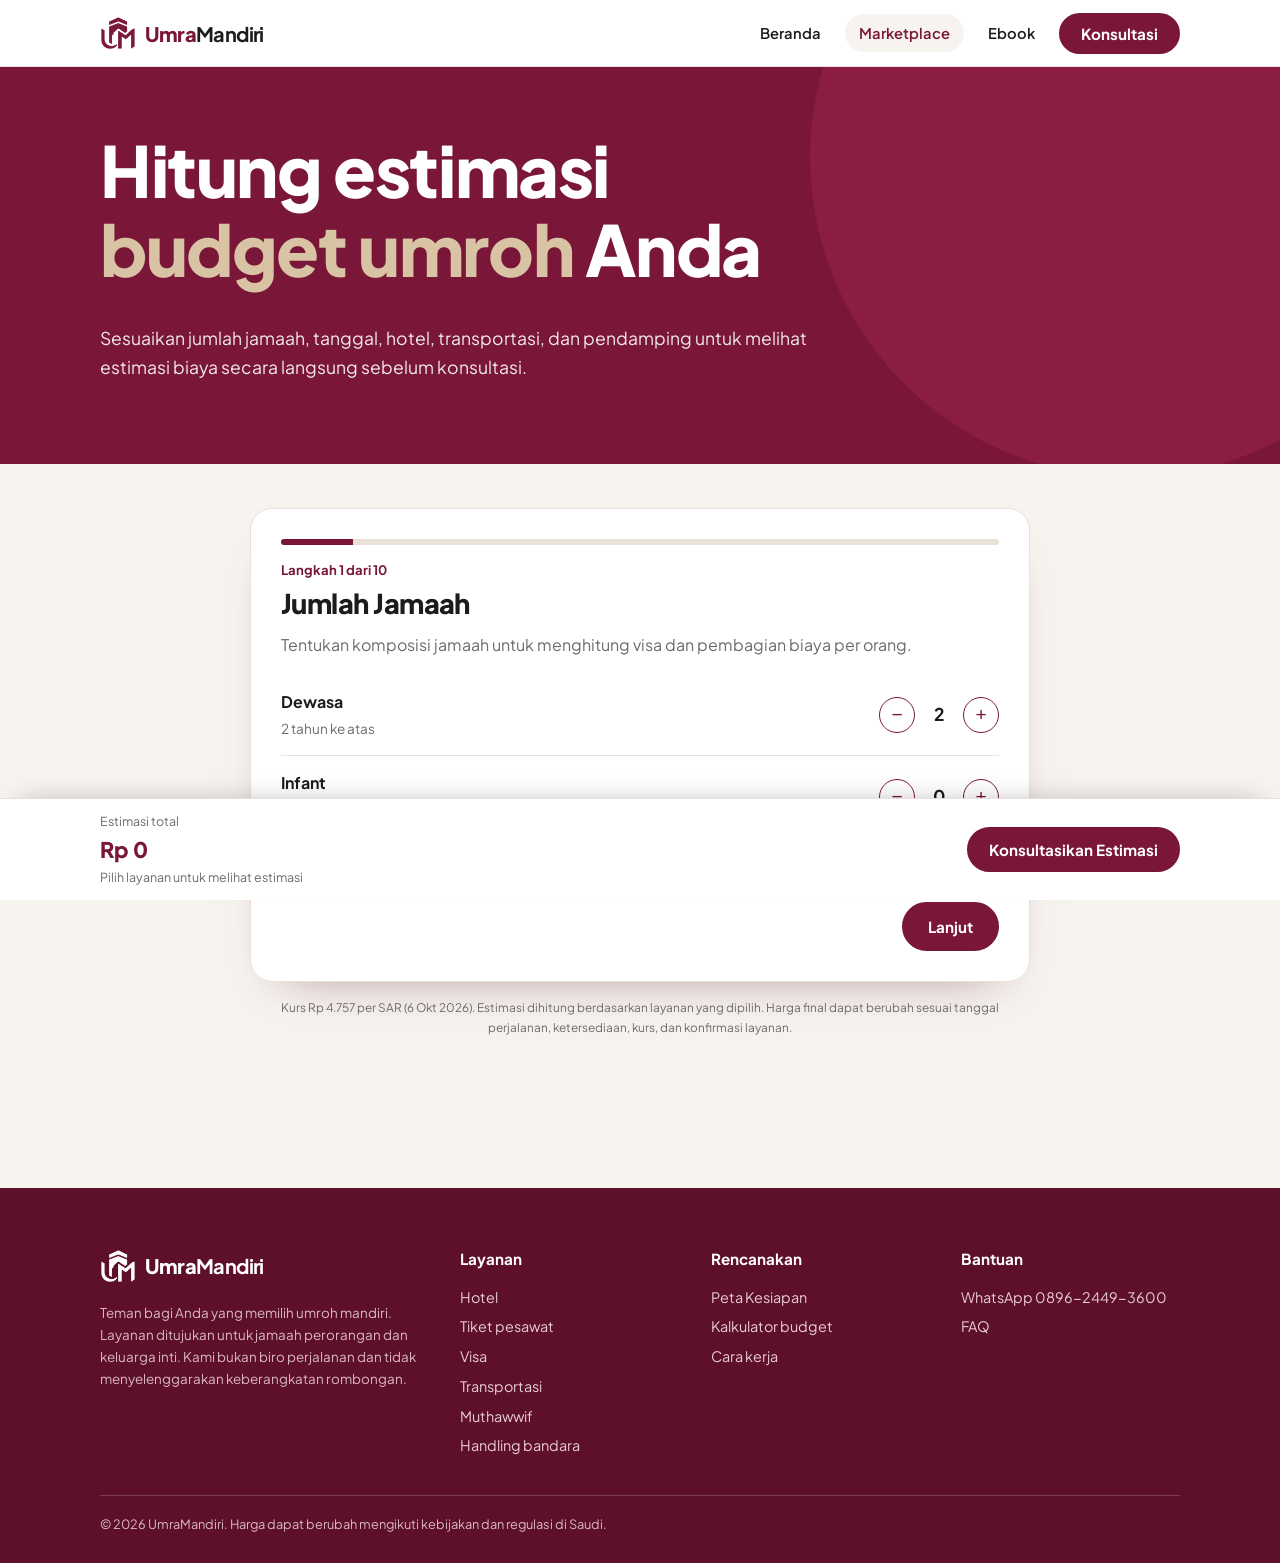
==== kalkulator.html @ 408f50a7 "Add files via upload" ====
<!DOCTYPE html>
<html lang="id">
<head>
<meta charset="utf-8">
<meta name="viewport" content="width=device-width, initial-scale=1, viewport-fit=cover">
<title>Kalkulator Budget Umroh | UmraMandiri</title>
<meta name="description" content="Hitung estimasi biaya umroh mandiri: visa, hotel Makkah dan Madinah, transportasi, tiket pesawat, dan muthawwif dalam satu kalkulator.">
<meta name="theme-color" content="#7A1738">
<meta property="og:title" content="UmraMandiri | Umroh mandiri bukan berarti sendirian">
<meta property="og:description" content="Peta Kesiapan, kalkulator biaya, marketplace layanan, dan pendampingan umroh mandiri.">
<meta property="og:type" content="website">
<link rel="icon" href="assets/favicon.png" type="image/png">
<link rel="apple-touch-icon" href="assets/apple-touch-icon.png">
<link rel="preconnect" href="https://fonts.googleapis.com">
<link rel="preconnect" href="https://fonts.gstatic.com" crossorigin>
<link href="https://fonts.googleapis.com/css2?family=Plus+Jakarta+Sans:wght@400;500;600;700;800&display=swap" rel="stylesheet">
<link rel="stylesheet" href="css/styles.css">
</head>
<body>
<header><div class="wrap">
<a class="logo" href="./"><img class="lg" src="assets/logo-mark-burgundy.png" alt=""><span>Umra<b>Mandiri</b></span></a>
<nav><a href="./">Beranda</a><a class="navm" href="marketplace.html">Marketplace</a><a href="ebook.html">Ebook</a><a class="btn" href="https://wa.me/6289624493600?text=Assalamualaikum%2C%20saya%20ingin%20konsultasi%20umroh%20mandiri">Konsultasi</a></nav>
</div></header>
<section class="hero-sec slim"><div class="wrap"><div style="position:relative;max-width:760px">
<h1>Hitung estimasi <span class="hl">budget umroh</span> Anda</h1>
<p>Sesuaikan jumlah jamaah, tanggal, hotel, transportasi, dan pendamping untuk melihat estimasi biaya secara langsung sebelum konsultasi.</p></div></div></section>

<section class="wzs"><div class="wrap"><div class="wz" id="wz">
<div class="prog"><i id="pg"></i></div><p class="stepno" id="sn"></p>
<div id="st"></div>
<div class="nav2"><button class="btn ghost" id="bk" type="button">Kembali</button><button class="btn" id="nx" type="button">Lanjut</button></div>
</div>
<p class="dnote"><span id="kurs"></span> Estimasi dihitung berdasarkan layanan yang dipilih. Harga final dapat berubah sesuai tanggal perjalanan, ketersediaan, kurs, dan konfirmasi layanan.</p></div></section>

<div class="dock"><div class="wrap"><div><small>Estimasi total</small><b id="dt1">Rp 0</b><small id="dt2"></small></div><a class="btn" id="dwa" href="#">Konsultasikan Estimasi</a></div></div>
<footer><div class="wrap">
<div class="fg">
<div><a class="logo" style="color:#fff" href="./"><img class="lg" src="assets/logo-mark-white.png" alt=""><span>Umra<b style="color:#fff">Mandiri</b></span></a>
<p style="margin-top:12px">Teman bagi Anda yang memilih umroh mandiri. Layanan ditujukan untuk jamaah perorangan dan keluarga inti. Kami bukan biro perjalanan dan tidak menyelenggarakan keberangkatan rombongan.</p></div>
<div><h4>Layanan</h4><a href="marketplace.html#hotel">Hotel</a><a href="marketplace.html#pesawat">Tiket pesawat</a><a href="marketplace.html#visa">Visa</a><a href="marketplace.html#transport">Transportasi</a><a href="marketplace.html#muthawwif">Muthawwif</a><a href="marketplace.html#handling">Handling bandara</a></div>
<div><h4>Rencanakan</h4><a href="./#peta">Peta Kesiapan</a><a href="kalkulator.html">Kalkulator budget</a><a href="./#fase">Cara kerja</a></div>
<div><h4>Bantuan</h4><a href="https://wa.me/6289624493600">WhatsApp 0896-2449-3600</a><a href="./#faq">FAQ</a></div>
</div>
<!-- Tambahkan NIB / legalitas usaha di sini setelah tersedia -->
<div class="fb">&copy; 2026 UmraMandiri. Harga dapat berubah mengikuti kebijakan dan regulasi di Saudi.</div>
</div></footer>
<script src="data/data.js"></script>
<script src="js/kalkulator.js"></script>
</body>
</html>
---- css/styles.css ----
:root{--p:#7A1738;--pd:#5E102B;--pl:#A52A52;--off:#F7F4F0;--ink:#1C1C1C;--mute:#6B6B6B;--sand:#D8C3A5;--line:#e9e2d9;color-scheme:light;box-sizing:border-box;padding-top:env(safe-area-inset-top,0px)}
*,*:before,*:after{box-sizing:inherit}
html{scroll-behavior:smooth;scroll-padding-top:76px}
body{margin:0;background:#fff;color:var(--ink);font:400 16px/1.65 "Plus Jakarta Sans",system-ui,sans-serif}
h1,h2,h3{margin:0 0 .5em;font-weight:800;line-height:1.12;letter-spacing:-.02em}
h1{font-size:clamp(2.4rem,6vw,4.4rem)}h2{font-size:clamp(1.7rem,3.6vw,2.6rem)}h3{font-size:1.08rem;letter-spacing:-.01em}
p{margin:0 0 1em;color:var(--mute)}a{color:inherit}
:focus-visible{outline:3px solid var(--pl);outline-offset:2px}
.wrap{max-width:1120px;margin:0 auto;padding:0 20px}
section{padding:84px 0}.off{background:var(--off)}
header{position:sticky;top:0;z-index:20;background:rgba(255,255,255,.92);backdrop-filter:blur(10px);border-bottom:1px solid var(--line)}
header .wrap{display:flex;align-items:center;justify-content:space-between;height:66px}
.logo{font-weight:800;font-size:1.25rem;text-decoration:none;color:var(--p);letter-spacing:-.03em}.logo b{color:var(--ink)}
nav{display:flex;gap:24px;align-items:center;font-size:.92rem;font-weight:600}
nav a{text-decoration:none;color:var(--ink)}nav a:hover{color:var(--p)}
nav a.navm{color:var(--p);background:var(--off);padding:7px 14px;border-radius:999px}
.btn{display:inline-block;background:var(--p);color:#fff;padding:13px 24px;border-radius:999px;text-decoration:none;font:700 .95rem "Plus Jakarta Sans",sans-serif;border:2px solid var(--p);cursor:pointer;transition:background .2s,transform .2s}
.btn:hover{background:var(--pd);border-color:var(--pd);transform:translateY(-1px)}
.btn.ghost{background:#fff;color:var(--p)}.btn.ghost:hover{background:var(--off)}
nav .btn{padding:9px 20px;color:#fff}nav .btn:hover{color:#fff}
.hero-sec{background:var(--p);color:#fff;padding:72px 0 124px;position:relative;overflow:hidden}
.hero-sec:before{content:"";position:absolute;width:640px;height:640px;border-radius:50%;background:var(--pl);opacity:.35;right:-170px;top:-230px}
.hero{display:grid;grid-template-columns:1.1fr .9fr;gap:52px;align-items:center;position:relative}
.hero p{color:rgba(255,255,255,.86);font-size:1.12rem;max-width:52ch}
.hl{color:var(--sand)}
.hero .btn{background:#fff;color:var(--p);border-color:#fff}.hero .btn:hover{background:var(--off)}
.hero .btn.ghost{background:transparent;color:#fff;border-color:rgba(255,255,255,.6)}.hero .btn.ghost:hover{background:rgba(255,255,255,.12)}
.hbtn{display:flex;gap:12px;flex-wrap:wrap;margin-top:28px}
.quiz{background:#fff;color:var(--ink);border-radius:22px;padding:30px;box-shadow:0 34px 60px -30px rgba(0,0,0,.55)}
.quiz small{color:var(--mute);font-weight:600}
.bar{height:5px;background:var(--line);border-radius:3px;margin:12px 0 22px}.bar i{display:block;height:100%;background:var(--p);border-radius:3px;transition:width .3s}
.q{font-weight:800;font-size:1.2rem;color:var(--ink);margin:0;line-height:1.35}
.opts{display:flex;gap:10px;flex-wrap:wrap;margin-top:20px}.opts .btn{flex:1;min-width:120px;text-align:center}
.quiz .btn{background:var(--p);color:#fff;border-color:var(--p)}.quiz .btn:hover{background:var(--pd)}
.quiz .btn.ghost{background:#fff;color:var(--p)}
section.tiles{padding:0 0 24px;margin-top:-64px;position:relative;z-index:2}
.tiles .wrap{display:grid;grid-template-columns:repeat(3,1fr);gap:16px}
.tile{background:#fff;border:1px solid var(--line);border-radius:18px;padding:24px;box-shadow:0 20px 44px -28px rgba(94,16,43,.55)}
.tile h3{color:var(--p);margin-bottom:.3em}.tile p{margin:0;font-size:.92rem}
.grid{display:grid;grid-template-columns:repeat(auto-fit,minmax(250px,1fr));gap:18px;margin-top:34px}
.svc{display:flex;flex-direction:column;background:#fff;border:1px solid var(--line);border-radius:18px;padding:24px;text-decoration:none;transition:transform .2s,box-shadow .2s,border-color .2s}
.svc:hover{transform:translateY(-4px);border-color:var(--p);box-shadow:0 24px 44px -28px rgba(94,16,43,.6)}
.svc p{font-size:.92rem;flex:1}.svc em{font-style:normal;font-weight:700;color:var(--p);font-size:.9rem}
.price{align-self:flex-start;background:var(--off);color:var(--pd);font-weight:700;font-size:.78rem;padding:4px 11px;border-radius:999px;margin-bottom:14px}
.calc{display:grid;grid-template-columns:1.1fr .9fr;gap:28px;margin-top:34px;align-items:start}
.f{display:grid;gap:14px;background:#fff;border:1px solid var(--line);border-radius:20px;padding:26px}
.two{display:grid;grid-template-columns:1fr 1fr;gap:14px}
label{font-size:.82rem;font-weight:600;color:var(--mute);display:grid;gap:5px}
input,select{font:inherit;color:var(--ink);padding:11px 12px;border:1.5px solid var(--line);border-radius:10px;background:#fff;width:100%}
input:focus,select:focus{outline:none;border-color:var(--p)}
.res{background:var(--p);color:#fff;border-radius:20px;padding:26px;position:sticky;top:92px}
.res table{width:100%;border-collapse:collapse;font-size:.88rem}
.res td{padding:8px 0;border-bottom:1px solid rgba(255,255,255,.18)}.res td:last-child{text-align:right;white-space:nowrap}
.tot{font-weight:800;font-size:2rem;margin:16px 0 2px;letter-spacing:-.02em}
.res small,.nt{color:rgba(255,255,255,.78)}.nt{font-size:.78rem;margin:12px 0 18px}
.cta{display:flex;gap:10px;flex-wrap:wrap}
.res .btn{background:#fff;color:var(--p);border-color:#fff}.res .btn.ghost{background:transparent;color:#fff;border-color:rgba(255,255,255,.6)}
.about{display:grid;grid-template-columns:1fr 1.2fr;gap:48px;align-items:start}
.cmpwrap{overflow-x:auto;background:#fff;border:1px solid var(--line);border-radius:18px;padding:8px 22px}
.cmp{width:100%;border-collapse:collapse;min-width:480px;font-size:.92rem}
.cmp th{text-align:left;padding:16px 14px 12px 0;color:var(--p);font-weight:800}
.cmp td{padding:14px 14px 14px 0;border-top:1px solid var(--line);color:var(--mute);vertical-align:top}
.cmp td:first-child{color:var(--ink);font-weight:700;width:20%}.cmp td:last-child{color:var(--pd);font-weight:600}
.steps{counter-reset:s;list-style:none;padding:0;margin:34px 0 0;display:grid;grid-template-columns:repeat(auto-fit,minmax(210px,1fr));gap:18px}
.steps li{counter-increment:s;background:#fff;border:1px solid var(--line);border-radius:18px;padding:24px}
.steps li:before{content:counter(s);display:flex;width:38px;height:38px;border-radius:50%;background:var(--p);color:#fff;align-items:center;justify-content:center;font-weight:800;margin-bottom:14px}
.steps p{margin:0;font-size:.92rem}
details{border-bottom:1px solid var(--line);padding:18px 0}
summary{cursor:pointer;font-weight:700;list-style:none}summary::-webkit-details-marker{display:none}
summary:after{content:"+";float:right;color:var(--p);font-size:1.4rem;line-height:1}details[open] summary:after{content:"\2013"}
details p{margin:10px 0 0}
.band{background:var(--p);color:#fff;text-align:center}.band p{color:rgba(255,255,255,.85);margin:0 auto 26px}
.band .btn{background:#fff;color:var(--p);border-color:#fff}.band .btn.ghost{background:transparent;color:#fff;border-color:rgba(255,255,255,.6)}
footer{background:var(--pd);color:#f1dfe5;padding:58px 0 28px}
.fg{display:grid;grid-template-columns:1.5fr 1fr 1fr 1fr;gap:32px}
footer h4{color:#fff;margin:0 0 12px;font-size:.95rem}
footer a{display:block;text-decoration:none;color:#e8cdd6;font-size:.9rem;padding:3px 0}footer a:hover{color:#fff}
footer p{color:#d9b8c4;font-size:.84rem;max-width:46ch}
.fb{border-top:1px solid rgba(255,255,255,.18);margin-top:34px;padding-top:18px;font-size:.8rem;color:#d9b8c4}
.fab{position:fixed;right:18px;bottom:calc(18px + env(safe-area-inset-bottom,0px));z-index:30;background:var(--p);color:#fff;padding:13px 22px;border-radius:999px;text-decoration:none;font-weight:700;font-size:.9rem;box-shadow:0 12px 30px -8px rgba(94,16,43,.65);transition:transform .2s,background .2s}
.fab:hover{transform:translateY(-2px);background:var(--pd)}
.rv{opacity:0;transform:translateY(14px);transition:opacity .6s,transform .6s}.rv.in{opacity:1;transform:none}
@media(max-width:860px){.hero,.calc,.about{grid-template-columns:1fr}.tiles .wrap{grid-template-columns:1fr}.fg{grid-template-columns:1fr 1fr}nav a:not(.btn):not(.navm){display:none}nav{gap:12px}section{padding:56px 0}.res{position:static}.hero-sec{padding:48px 0 104px}.two{grid-template-columns:1fr}.fab{padding:12px 16px}}
@media(prefers-reduced-motion:reduce){*{transition:none!important;scroll-behavior:auto!important}}

/* ===== Perbaikan kuis, bagian konsep, lead magnet ===== */
.hero .quiz p{color:var(--mute);font-size:1rem;max-width:none}
.hero .quiz p.q{color:var(--ink);font-size:1.2rem}
.dark{background:var(--pd);color:#fff}.dark p{color:rgba(255,255,255,.82)}
.promise{font-weight:800;font-size:clamp(1.7rem,4vw,3rem);line-height:1.15;max-width:22ch;letter-spacing:-.02em;margin-bottom:34px}
.dark .promise{color:#fff}
.dark .item{border-top:2px solid var(--sand);padding-top:16px}.dark h3{color:#fff}
#cara .steps li{background:var(--off);border-color:transparent}
.learn{display:grid;grid-template-columns:1.2fr 1fr;gap:18px;margin-top:34px}
.learn .lead{grid-row:span 2}
.card{background:#fff;border:1px solid var(--line);border-radius:20px;padding:28px}
.card .btn{align-self:flex-start}
.lead-form{display:grid;gap:12px;margin-top:6px}
.chk{display:flex;gap:10px;align-items:flex-start;font-weight:500;line-height:1.4}.chk input{width:auto;margin-top:3px}
.err{color:var(--pl);font-size:.85rem;margin:0;min-height:1.2em}
.more{display:inline-block;margin-top:14px;color:var(--p);font-weight:700;text-decoration:none;font-size:.9rem}
.slim{padding:64px 0}
.ul{margin:0 0 18px;padding-left:1.1em;color:var(--mute)}.ul li{margin:6px 0}
@media(max-width:860px){.learn{grid-template-columns:1fr}.learn .lead{grid-row:auto}}

/* ===== Kalkulator bertahap ===== */
.res p{color:rgba(255,255,255,.85)}
.wzs{padding:44px 0 150px;background:var(--off)}
.wz{max-width:780px;margin:0 auto;background:#fff;border:1px solid var(--line);border-radius:22px;padding:30px;box-shadow:0 24px 50px -34px rgba(94,16,43,.5)}
.prog{height:6px;background:var(--line);border-radius:4px;overflow:hidden}.prog i{display:block;height:100%;width:10%;background:var(--p);transition:width .3s}
.stepno{margin:14px 0 8px;font-size:.82rem;font-weight:700;color:var(--p)}
#st h2{font-size:1.7rem}
.row{display:flex;justify-content:space-between;align-items:center;gap:14px;padding:14px 0;border-bottom:1px solid var(--line)}
.row b{display:block}.row small{color:var(--mute);font-size:.85rem}
.stp{display:inline-flex;align-items:center;gap:12px}.stp b{min-width:24px;text-align:center;font-size:1.1rem}
.stp button{width:36px;height:36px;border-radius:50%;border:1.5px solid var(--p);background:#fff;color:var(--p);font-size:1.2rem;line-height:1;cursor:pointer}
.stp button:hover{background:var(--p);color:#fff}
.tl{margin:14px 0 0;font-size:.92rem}
.lb{display:grid;gap:8px;font-size:.82rem;font-weight:600;color:var(--mute)}
.chips{display:flex;gap:8px;flex-wrap:wrap;margin:16px 0 12px}
.chip{border:1.5px solid var(--line);background:#fff;color:var(--ink);padding:7px 14px;border-radius:999px;font:600 .85rem "Plus Jakarta Sans",sans-serif;cursor:pointer}
.chip.on{background:var(--p);border-color:var(--p);color:#fff}
input.q{margin-bottom:12px}
.hc{display:flex;justify-content:space-between;align-items:center;gap:14px;width:100%;text-align:left;background:#fff;border:1.5px solid var(--line);border-radius:14px;padding:14px 16px;margin-bottom:10px;font:inherit;color:inherit;cursor:pointer}
.hc:hover{border-color:var(--p)}.hc.on{border-color:var(--p);background:var(--off);box-shadow:inset 0 0 0 1px var(--p)}
.hc.dis{opacity:.55;cursor:default}.hc b{display:block}.hc i{font-style:normal;color:var(--pl);font-size:.85rem}
.hc .pr{text-align:right;font-weight:800;color:var(--p)}.hc small{display:block;font-weight:500;color:var(--mute);font-size:.78rem}
.nav2{display:flex;justify-content:space-between;margin-top:26px}
.sumtop{background:var(--p);color:#fff;border-radius:16px;padding:22px;margin:16px 0}
.sumtop small{color:rgba(255,255,255,.8)}.big{font-weight:800;font-size:2.2rem;letter-spacing:-.02em}
.sumt{width:100%;border-collapse:collapse;font-size:.92rem}.sumt td{padding:9px 0;border-bottom:1px solid var(--line)}.sumt td:last-child{text-align:right;font-weight:600}
.warn{color:var(--pl);font-size:.88rem;margin-top:12px}
.dock{position:fixed;left:0;right:0;bottom:0;z-index:40;background:#fff;border-top:1px solid var(--line);box-shadow:0 -12px 30px -20px rgba(0,0,0,.35);padding:12px 0 calc(12px + env(safe-area-inset-bottom,0px))}
.dock .wrap{display:flex;justify-content:space-between;align-items:center;gap:14px}
.dock small{display:block;color:var(--mute);font-size:.78rem}.dock b{font-size:1.35rem;font-weight:800;color:var(--p)}
.dock .btn{padding:11px 20px;white-space:nowrap}
.dnote{font-size:.74rem;color:var(--mute);max-width:780px;margin:16px auto 0;text-align:center}
@media(max-width:860px){.wz{padding:22px}.dock .btn{padding:10px 14px;font-size:.85rem}.fab{display:none}}

/* ===== PRATINJAU: hero, ngobrol, 3 fase, budget ===== */
.hero2{background:var(--p);color:#fff;position:relative;overflow:hidden;padding:70px 0 130px}
.h2g{display:grid;grid-template-columns:1.05fr .95fr;gap:40px;align-items:center;position:relative;z-index:2}
.pill{display:inline-flex;align-items:center;gap:8px;background:rgba(255,255,255,.14);color:#fff;font-weight:700;font-size:.82rem;padding:7px 14px;border-radius:999px;margin-bottom:20px}
.pill:before{content:"";width:8px;height:8px;border-radius:50%;background:var(--sand)}
.hero2 h1 em{font-style:italic;color:var(--sand)}
.hero2 p{color:rgba(255,255,255,.86);font-size:1.1rem;max-width:50ch}
.hero2 .btn{background:#fff;color:var(--p);border-color:#fff}.hero2 .btn.ghost{background:transparent;color:#fff;border-color:rgba(255,255,255,.6)}
.sky{position:absolute;left:0;right:0;bottom:-1px;width:100%;height:96px;z-index:1}
.stage{position:relative;display:flex;justify-content:center;padding:10px 0}
.stage:before{content:"";position:absolute;width:430px;height:430px;border-radius:50%;background:var(--pl);opacity:.38;top:50%;left:50%;transform:translate(-50%,-50%)}
.phone{position:relative;width:296px;background:#141414;border-radius:44px;padding:10px;box-shadow:0 44px 70px -30px rgba(0,0,0,.65)}
.screen{background:#efe9e3;border-radius:35px;overflow:hidden;min-height:500px;display:flex;flex-direction:column}
.ptop{background:var(--pd);color:#fff;padding:36px 16px 12px;display:flex;gap:10px;align-items:center}
.ptop b{display:block;font-size:.88rem}.ptop small{font-size:.68rem;opacity:.8}
.av{width:36px;height:36px;border-radius:50%;background:#fff;display:grid;place-items:center;flex:none}
.msgs{flex:1;padding:14px 12px;display:flex;flex-direction:column;gap:9px}
.m{max-width:86%;padding:8px 11px;border-radius:12px;font-size:.73rem;line-height:1.42;color:var(--ink);box-shadow:0 1px 2px rgba(0,0,0,.1);opacity:0;animation:pop .5s forwards}
.m.me{align-self:flex-end;background:#f2dae1;border-top-right-radius:3px}.m.us{align-self:flex-start;background:#fff;border-top-left-radius:3px}
.m time{display:block;text-align:right;font-size:.58rem;color:#8c8c8c;margin-top:3px}
@keyframes pop{from{opacity:0;transform:translateY(8px)}to{opacity:1;transform:none}}
.typing{align-self:flex-start;background:#fff;border-radius:12px;padding:9px 12px;display:flex;gap:4px;opacity:0;animation:pop .4s 6.2s forwards}
.typing i{width:6px;height:6px;border-radius:50%;background:#b3a8ad;animation:bl 1.2s infinite}.typing i:nth-child(2){animation-delay:.2s}.typing i:nth-child(3){animation-delay:.4s}
@keyframes bl{0%,60%,100%{opacity:.3}30%{opacity:1}}
.pin{margin:6px 10px 12px;background:#fff;border-radius:20px;padding:8px 8px 8px 14px;font-size:.7rem;color:#9a9a9a;display:flex;justify-content:space-between;align-items:center}
.pin span{width:26px;height:26px;border-radius:50%;background:var(--p)}
.fl{position:absolute;z-index:3;background:#fff;color:var(--ink);border-radius:14px;padding:10px 14px;font-weight:700;font-size:.8rem;box-shadow:0 18px 36px -18px rgba(0,0,0,.55);display:flex;gap:8px;align-items:center;animation:fy 5s ease-in-out infinite}
.fl:before{content:"";width:8px;height:8px;border-radius:50%;background:var(--p)}
.fl.a{left:-4px;top:70px}.fl.b{right:-10px;top:240px;animation-delay:1.2s}.fl.c{left:6px;bottom:60px;animation-delay:2.2s}
@keyframes fy{50%{transform:translateY(-8px)}}
.eyebrow{display:inline-block;background:var(--off);color:var(--p);font-weight:700;font-size:.82rem;padding:6px 14px;border-radius:999px;margin-bottom:14px}
.sech{text-align:center;max-width:720px;margin:0 auto 40px}.sech p{margin:0 auto}
.chat{max-width:760px;margin:0 auto;display:grid;gap:14px}
.cr{display:flex;gap:12px;align-items:flex-end}.cr.u{flex-direction:row-reverse}
.bub{max-width:76%;padding:13px 18px;border-radius:18px;font-size:.95rem;line-height:1.5}
.cr.c .bub{background:#fff;border:1px solid var(--line);color:var(--ink);border-bottom-left-radius:5px}
.cr.u .bub{background:var(--p);color:#fff;border-bottom-right-radius:5px}
.avs{width:42px;height:42px;border-radius:50%;flex:none;display:grid;place-items:center;overflow:hidden;box-shadow:0 6px 14px -6px rgba(0,0,0,.4)}
.tl3{position:relative;max-width:900px;margin:0 auto;display:grid;gap:24px}
.tl3:before{content:"";position:absolute;left:50%;top:10px;bottom:10px;width:2px;background:var(--line);transform:translateX(-50%)}
.phs{background:#fff;border:1px solid var(--line);border-radius:20px;overflow:hidden;box-shadow:0 26px 46px -34px rgba(94,16,43,.55);width:calc(50% - 30px);position:relative}
.phs:nth-child(even){margin-left:auto}
.phs:before{content:"";position:absolute;top:36px;right:-37px;width:14px;height:14px;border-radius:50%;background:var(--sand);border:3px solid #fff;box-shadow:0 0 0 1px var(--line)}
.phs:nth-child(even):before{right:auto;left:-37px}
.phh{padding:20px 22px;display:flex;gap:14px;align-items:flex-start;background:var(--p);color:#fff}.phh.lt{background:#fff;color:var(--ink);border-bottom:1px solid var(--line)}
.phn{font-weight:800;font-size:1.9rem;color:var(--sand);line-height:1}.phh.lt .phn{color:var(--p)}
.phh small{display:block;font-size:.72rem;font-weight:700;opacity:.8}.phh h3{margin:2px 0 0;font-size:1.02rem}
.ic{margin-left:auto;width:38px;height:38px;border-radius:50%;background:rgba(255,255,255,.16);display:grid;place-items:center;flex:none}.phh.lt .ic{background:var(--off)}
.phb{padding:18px 22px 22px}.phb p{font-size:.9rem}
.ck{display:grid;grid-template-columns:1fr 1fr;gap:8px}
.ck span{border:1px solid var(--line);background:var(--off);border-radius:10px;padding:8px 10px;font-size:.8rem;font-weight:600}
.ck span:before{content:"\2713";color:var(--p);margin-right:6px;font-weight:800}
.mini{margin-top:14px;border:1px solid var(--line);border-left:4px solid var(--p);border-radius:12px;padding:14px 16px;background:#fff}
.mini b{display:block}.mini small{color:var(--mute)}
.more{display:inline-block;margin-top:12px;color:var(--p);font-weight:700;text-decoration:none;font-size:.88rem}
.prin{margin-top:14px;border-left:4px solid var(--p);background:var(--off);padding:12px 14px;border-radius:0 10px 10px 0;font-weight:700;font-size:.9rem}
.bp{background:linear-gradient(135deg,var(--p),var(--pd));color:#fff;text-align:center}.bp p{color:rgba(255,255,255,.85)}
.tick{display:grid;grid-template-columns:1.6fr 1fr;max-width:880px;margin:38px auto 0;border-radius:22px;overflow:hidden;text-align:left;box-shadow:0 44px 70px -34px rgba(0,0,0,.6)}
.tw{background:#fff;color:var(--ink);padding:28px}.tw small{display:block;font-weight:800;color:var(--p);margin-bottom:14px}
.ck2{display:grid;grid-template-columns:1fr 1fr;gap:10px}.ck2 span{background:var(--off);border:1px solid var(--line);border-radius:10px;padding:10px 12px;font-size:.84rem;font-weight:600}
.ck2 span:before{content:"\2713";color:var(--p);margin-right:6px;font-weight:800}
.td{position:relative;background:#3a0a1b;padding:28px;display:flex;flex-direction:column;justify-content:center;border-left:2px dashed rgba(255,255,255,.28)}
.td:before{content:"";position:absolute;left:-14px;top:50%;width:26px;height:26px;border-radius:50%;background:var(--pd);transform:translateY(-50%)}
.td small{color:var(--sand);font-weight:700}.td h3{font-size:1.9rem;color:#fff;margin:6px 0 4px}.td p{font-size:.85rem;color:rgba(255,255,255,.75)}
.btn.sand{background:var(--sand);border-color:var(--sand);color:#3a0a1b}.btn.sand:hover{background:#fff;border-color:#fff}
.rv{opacity:0;transform:translateY(14px);transition:opacity .6s,transform .6s}.rv.in{opacity:1;transform:none}
@media(max-width:860px){.h2g{grid-template-columns:1fr}.hero2{padding:44px 0 110px}.stage{margin-top:14px}.fl.a{left:0}.fl.b{right:0}
.tl3:before{left:14px}.phs{width:calc(100% - 38px);margin-left:38px!important}.phs:before,.phs:nth-child(even):before{left:-33px;right:auto}.tick{grid-template-columns:1fr}.td{border-left:0;border-top:2px dashed rgba(255,255,255,.28)}.td:before{left:50%;top:-14px;transform:translateX(-50%)}.ck2,.ck{grid-template-columns:1fr}}
@media(prefers-reduced-motion:reduce){.m,.typing{animation:none;opacity:1}.fl{animation:none}}

/* ===== Logo, foto, kuis mandiri ===== */
.logo{display:inline-flex;align-items:center;gap:9px}.lg{height:34px;width:auto}
.av img{width:22px;height:auto}.avs img{width:26px;height:auto}
.qz{display:grid;grid-template-columns:1fr 1fr;gap:28px;align-items:stretch}
.qimg{background:linear-gradient(180deg,rgba(94,16,43,.25),rgba(94,16,43,.92)),url(../assets/img/kabah-tawaf.jpg) center/cover;border-radius:22px;min-height:400px;display:flex;align-items:flex-end;padding:32px;color:#fff}
.qimg h2{color:#fff}.qimg p{color:rgba(255,255,255,.88);margin:0}
.quiz{align-self:center;width:100%}
.bp{background:linear-gradient(135deg,rgba(122,23,56,.94),rgba(94,16,43,.97)),url(../assets/img/kabah-sudut.jpg) center/cover}
@media(max-width:860px){.qz{grid-template-columns:1fr}.qimg{min-height:260px}}

/* Teks di bawah judul hero halaman dalam (kalkulator, ebook) */
.hero-sec.slim p{color:rgba(255,255,255,.9);font-size:1.1rem;max-width:56ch}

/* Ponsel: tabel perbandingan menggulir ke samping tanpa melebarkan halaman */
body{overflow-x:clip}
.about>*,.qz>*,.calc>*,.learn>*,.h2g>*{min-width:0}
.cmpwrap{max-width:100%;overflow-x:auto;-webkit-overflow-scrolling:touch;scrollbar-width:thin}
.swipe{display:none;margin:10px 0 0;font-size:.8rem;font-weight:600;color:var(--p)}
@media(max-width:860px){.h2g,.about,.qz,.calc,.learn{grid-template-columns:minmax(0,1fr)}.swipe{display:block}.cmp{min-width:520px}}

/* Header ponsel: logo dan menu muat dalam satu baris */
@media(max-width:560px){
header .wrap{padding:0 14px}
.logo{font-size:1.05rem;gap:6px}.lg{height:28px}
nav{gap:8px}
nav a.navm{padding:6px 10px;font-size:.8rem}
nav .btn{padding:8px 14px;font-size:.82rem}
}
@media(max-width:380px){.logo{font-size:.98rem}nav a.navm{padding:6px 8px;font-size:.76rem}nav .btn{padding:7px 11px;font-size:.78rem}}

/* layar 340px ke bawah: tampilkan logo tanpa tulisan agar menu muat */
@media(max-width:340px){.logo span{display:none}}

/* Langkah transportasi kalkulator */
.trrow{display:grid;grid-template-columns:104px 1fr auto;gap:14px;align-items:center;padding:16px 0;border-bottom:1px solid var(--line)}
.trrow img{width:104px;height:68px;object-fit:contain;mix-blend-mode:multiply}
.trinfo{display:grid;gap:5px;min-width:0}.trinfo b{display:block}.trinfo small{color:var(--mute);font-size:.8rem}
.trinfo select{font-size:.84rem;padding:8px 10px}
@media(max-width:560px){.trrow{grid-template-columns:76px 1fr}.trrow img{width:76px;height:52px}.trrow .stp{grid-column:1/-1;justify-self:end}}
@media(max-width:560px){.dock b{font-size:1.15rem;white-space:nowrap}.dock small{font-size:.72rem}}

/* ===== Revisi beranda: positioning perencanaan umroh mandiri ===== */
.hero2 p.hsub{font-size:.98rem;color:var(--sand);font-weight:600;margin-top:-4px}
.hero2 h1{font-size:clamp(2.1rem,5vw,3.7rem)}

/* strip kredibilitas */
section.trust{padding:0;background:#fff;border-bottom:1px solid var(--line)}
.tgrid{display:grid;grid-template-columns:repeat(4,1fr)}
.tcell{padding:26px 22px;border-left:1px solid var(--line)}.tcell:first-child{border-left:0}
.tcell b{display:block;color:var(--p);font-size:1.12rem;font-weight:800;letter-spacing:-.01em;line-height:1.25}
.tcell span{display:block;margin-top:5px;font-size:.84rem;color:var(--mute);line-height:1.5}

/* masalah */
.pains{display:grid;grid-template-columns:repeat(4,1fr);gap:16px}
.pain{background:var(--off);border-radius:18px;padding:24px}
.pn{display:block;font-weight:800;font-size:1.6rem;color:var(--sand);line-height:1;margin-bottom:14px;-webkit-text-stroke:0}
.pain h3{color:var(--ink)}.pain p{margin:0;font-size:.9rem}
.turn{max-width:720px;margin:38px auto 0;text-align:center;font-size:1.12rem;color:var(--ink)}
.turn b{color:var(--p)}

/* layanan bertingkat */
.plans{display:grid;grid-template-columns:repeat(3,1fr);gap:20px;align-items:stretch}
.plan{position:relative;display:flex;flex-direction:column;background:#fff;border:1px solid var(--line);border-radius:22px;padding:30px 26px}
.plan.main{border:2px solid var(--p);box-shadow:0 34px 60px -34px rgba(94,16,43,.65);transform:translateY(-10px)}
.plan.main.rv.in{transform:translateY(-10px)}
.tag{align-self:flex-start;background:var(--off);color:var(--pd);font-weight:700;font-size:.76rem;padding:5px 12px;border-radius:999px;margin-bottom:16px}
.plan.main .tag{background:var(--p);color:#fff}
.plan h3{font-size:1.45rem;margin-bottom:.3em}
.plan .pd{font-size:.94rem;min-height:3.1em}
.pp{padding:14px 0;margin:4px 0 14px;border-top:1px solid var(--line);border-bottom:1px solid var(--line)}
.pp small{display:block;color:var(--mute);font-size:.76rem;font-weight:600}
.pp b{display:block;font-size:1.6rem;font-weight:800;color:var(--p);letter-spacing:-.02em;line-height:1.2}
.pl{list-style:none;margin:0 0 24px;padding:0;flex:1;display:grid;gap:10px;align-content:start}
.pl li{position:relative;padding-left:26px;font-size:.9rem;line-height:1.5;color:var(--ink)}
.pl li:before{content:"\2713";position:absolute;left:0;top:0;width:18px;height:18px;border-radius:50%;background:var(--off);color:var(--p);font-size:.68rem;font-weight:800;display:grid;place-items:center;line-height:1}
.plan .btn{text-align:center}
.scope{max-width:900px;margin:36px auto 0;border-left:4px solid var(--sand);background:#fff;border-radius:0 14px 14px 0;padding:18px 22px}
.scope b{display:block;color:var(--ink);margin-bottom:4px}.scope p{margin:0;font-size:.88rem}

/* pembeda */
.diff{display:grid;grid-template-columns:repeat(3,1fr);gap:20px}
.df{border-top:3px solid var(--p);padding:22px 4px 0}
.ic2{width:46px;height:46px;border-radius:14px;background:var(--off);color:var(--p);display:grid;place-items:center;margin-bottom:16px}
.df p{margin:0;font-size:.95rem}

/* profil */
.prof{display:grid;grid-template-columns:.8fr 1.2fr;gap:56px;align-items:center}
.pfoto{position:relative;max-width:380px;width:100%;margin:0 auto}
.frame{position:relative;aspect-ratio:4/5;border-radius:26px;overflow:hidden;background:linear-gradient(160deg,var(--pl),var(--pd));display:grid;place-items:center;box-shadow:0 40px 70px -36px rgba(94,16,43,.7)}
.frame img{position:absolute;inset:0;width:100%;height:100%;object-fit:cover;z-index:1}
.mono{color:#fff;font-weight:800;font-size:1.9rem;letter-spacing:-.03em}.mono b{color:var(--sand)}
.pbadge{position:absolute;right:-14px;bottom:28px;z-index:2;background:#fff;border-radius:16px;padding:14px 18px;box-shadow:0 22px 40px -20px rgba(0,0,0,.5);text-align:center}
.pbadge b{display:block;font-size:1.5rem;color:var(--p);font-weight:800;line-height:1.1}.pbadge span{font-size:.76rem;color:var(--mute);font-weight:600}
.prof h2{margin-bottom:.6em}
.roles{display:flex;flex-wrap:wrap;gap:8px;margin-top:18px}
.roles span{background:#fff;border:1px solid var(--line);color:var(--pd);font-weight:700;font-size:.82rem;padding:7px 14px;border-radius:999px}
.roles span:before{content:"";display:inline-block;width:7px;height:7px;border-radius:50%;background:var(--p);margin-right:8px}

@media(max-width:1000px){.pains{grid-template-columns:1fr 1fr}.tgrid{grid-template-columns:1fr 1fr}.tcell:nth-child(3){border-left:0}.tcell:nth-child(n+3){border-top:1px solid var(--line)}}
@media(max-width:860px){
.plans,.diff,.prof{grid-template-columns:minmax(0,1fr)}
.plan.main,.plan.main.rv.in{transform:none}.plan .pd{min-height:0}
.prof{gap:34px}.pbadge{right:8px}
}
@media(max-width:560px){.pains{grid-template-columns:1fr}.tcell{padding:18px 14px}.tcell b{font-size:1rem}.tcell span{font-size:.78rem}}
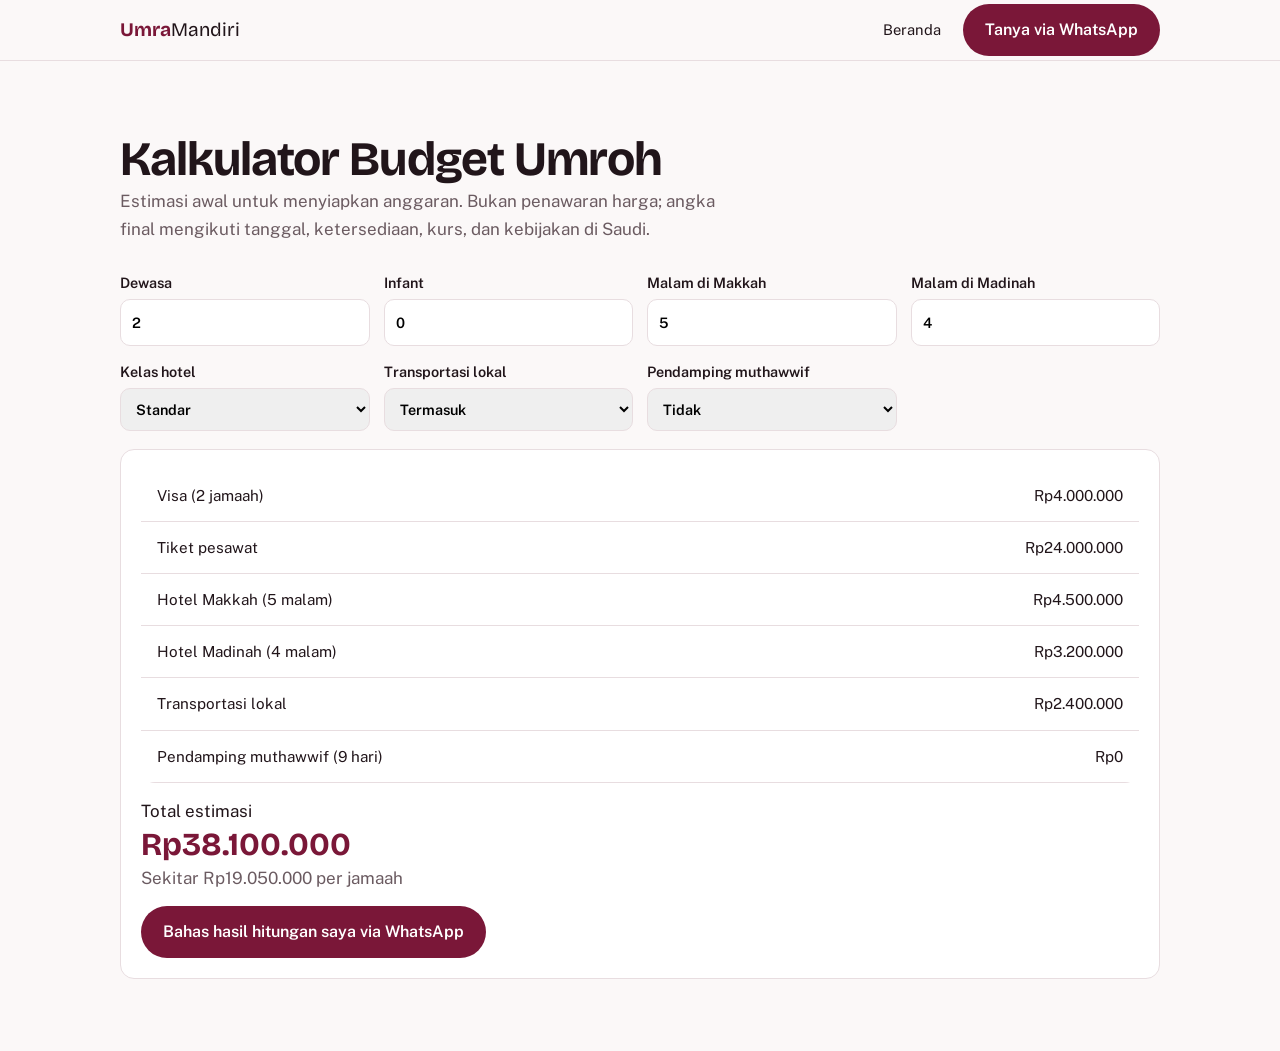
==== commit abfc724b: "Add files via upload" ====
--- a/kalkulator.html
+++ b/kalkulator.html
@@ -1,50 +1,26 @@
 <!DOCTYPE html>
-<html lang="id">
-<head>
-<meta charset="utf-8">
-<meta name="viewport" content="width=device-width, initial-scale=1, viewport-fit=cover">
-<title>Kalkulator Budget Umroh | UmraMandiri</title>
-<meta name="description" content="Hitung estimasi biaya umroh mandiri: visa, hotel Makkah dan Madinah, transportasi, tiket pesawat, dan muthawwif dalam satu kalkulator.">
-<meta name="theme-color" content="#7A1738">
-<meta property="og:title" content="UmraMandiri | Umroh mandiri bukan berarti sendirian">
-<meta property="og:description" content="Peta Kesiapan, kalkulator biaya, marketplace layanan, dan pendampingan umroh mandiri.">
-<meta property="og:type" content="website">
-<link rel="icon" href="assets/favicon.png" type="image/png">
-<link rel="apple-touch-icon" href="assets/apple-touch-icon.png">
-<link rel="preconnect" href="https://fonts.googleapis.com">
-<link rel="preconnect" href="https://fonts.gstatic.com" crossorigin>
-<link href="https://fonts.googleapis.com/css2?family=Plus+Jakarta+Sans:wght@400;500;600;700;800&display=swap" rel="stylesheet">
-<link rel="stylesheet" href="css/styles.css">
-</head>
-<body>
-<header><div class="wrap">
-<a class="logo" href="./"><img class="lg" src="assets/logo-mark-burgundy.png" alt=""><span>Umra<b>Mandiri</b></span></a>
-<nav><a href="./">Beranda</a><a class="navm" href="marketplace.html">Marketplace</a><a href="ebook.html">Ebook</a><a class="btn" href="https://wa.me/6289624493600?text=Assalamualaikum%2C%20saya%20ingin%20konsultasi%20umroh%20mandiri">Konsultasi</a></nav>
-</div></header>
-<section class="hero-sec slim"><div class="wrap"><div style="position:relative;max-width:760px">
-<h1>Hitung estimasi <span class="hl">budget umroh</span> Anda</h1>
-<p>Sesuaikan jumlah jamaah, tanggal, hotel, transportasi, dan pendamping untuk melihat estimasi biaya secara langsung sebelum konsultasi.</p></div></div></section>
-
-<section class="wzs"><div class="wrap"><div class="wz" id="wz">
-<div class="prog"><i id="pg"></i></div><p class="stepno" id="sn"></p>
-<div id="st"></div>
-<div class="nav2"><button class="btn ghost" id="bk" type="button">Kembali</button><button class="btn" id="nx" type="button">Lanjut</button></div>
-</div>
-<p class="dnote"><span id="kurs"></span> Estimasi dihitung berdasarkan layanan yang dipilih. Harga final dapat berubah sesuai tanggal perjalanan, ketersediaan, kurs, dan konfirmasi layanan.</p></div></section>
-
-<div class="dock"><div class="wrap"><div><small>Estimasi total</small><b id="dt1">Rp 0</b><small id="dt2"></small></div><a class="btn" id="dwa" href="#">Konsultasikan Estimasi</a></div></div>
-<footer><div class="wrap">
-<div class="fg">
-<div><a class="logo" style="color:#fff" href="./"><img class="lg" src="assets/logo-mark-white.png" alt=""><span>Umra<b style="color:#fff">Mandiri</b></span></a>
-<p style="margin-top:12px">Teman bagi Anda yang memilih umroh mandiri. Layanan ditujukan untuk jamaah perorangan dan keluarga inti. Kami bukan biro perjalanan dan tidak menyelenggarakan keberangkatan rombongan.</p></div>
-<div><h4>Layanan</h4><a href="marketplace.html#hotel">Hotel</a><a href="marketplace.html#pesawat">Tiket pesawat</a><a href="marketplace.html#visa">Visa</a><a href="marketplace.html#transport">Transportasi</a><a href="marketplace.html#muthawwif">Muthawwif</a><a href="marketplace.html#handling">Handling bandara</a></div>
-<div><h4>Rencanakan</h4><a href="./#peta">Peta Kesiapan</a><a href="kalkulator.html">Kalkulator budget</a><a href="./#fase">Cara kerja</a></div>
-<div><h4>Bantuan</h4><a href="https://wa.me/6289624493600">WhatsApp 0896-2449-3600</a><a href="./#faq">FAQ</a></div>
-</div>
-<!-- Tambahkan NIB / legalitas usaha di sini setelah tersedia -->
-<div class="fb">&copy; 2026 UmraMandiri. Harga dapat berubah mengikuti kebijakan dan regulasi di Saudi.</div>
-</div></footer>
-<script src="data/data.js"></script>
-<script src="js/kalkulator.js"></script>
-</body>
-</html>
+<html lang="id"><head><meta charset="utf-8"><meta name="viewport" content="width=device-width,initial-scale=1"><title>Kalkulator Budget Umroh | UmraMandiri</title><meta name="theme-color" content="#7A1738">
+<link href="https://fonts.googleapis.com/css2?family=Bricolage+Grotesque:wght@600;700&family=Public+Sans:wght@400;600&display=swap" rel="stylesheet"><link rel="stylesheet" href="assets/style.css"></head><body>
+<nav><div class="w"><b>Umra<i>Mandiri</i></b><a href="index.html">Beranda</a><a class="btn" data-wa="saya ingin konsultasi umroh mandiri" href="https://wa.me/6289624493600">Tanya via WhatsApp</a></div></nav>
+<section><div class="w"><h1 style="font-size:clamp(1.9rem,5vw,3rem)">Kalkulator Budget Umroh</h1><p class="lead">Estimasi awal untuk menyiapkan anggaran. Bukan penawaran harga; angka final mengikuti tanggal, ketersediaan, kurs, dan kebijakan di Saudi.</p>
+<form class="f" id="k" oninput="hitung()">
+<label>Dewasa<input type="number" id="dw" min="1" value="2"></label><label>Infant<input type="number" id="inf" min="0" value="0"></label>
+<label>Malam di Makkah<input type="number" id="mk" min="0" value="5"></label><label>Malam di Madinah<input type="number" id="md" min="0" value="4"></label>
+<label>Kelas hotel<select id="tier"><option value="0">Ekonomis</option><option value="1" selected>Standar</option><option value="2">Nyaman</option></select></label>
+<label>Transportasi lokal<select id="tr"><option value="1">Termasuk</option><option value="0">Tidak</option></select></label>
+<label>Pendamping muthawwif<select id="mt"><option value="0">Tidak</option><option value="1">Ya</option></select></label></form>
+<div class="res"><div class="sc"><table id="rinci"></table></div><p style="margin-top:14px">Total estimasi</p><div class="tot" id="tot"></div><p id="pp" style="color:var(--mut)"></p><p style="margin-top:14px"><a class="btn" id="bwa" href="#">Bahas hasil hitungan saya via WhatsApp</a></p></div></div></section>
+<script src="assets/app.js"></script>
+<script>
+/* GANTI ANGKA DI BAWAH dengan tarif terbaru Anda (Rupiah). Angka saat ini hanya CONTOH. */
+const R={visa:2000000,tiket:12000000,tiketInfant:1500000,transport:1200000,muthawwifPerHari:150000,
+hotelMakkah:[300000,450000,700000],hotelMadinah:[250000,400000,600000]}; // per orang per malam
+const v=i=>Math.max(0,+document.getElementById(i).value||0),rp=n=>'Rp'+Math.round(n).toLocaleString('id-ID');
+function hitung(){const d=v('dw'),i=v('inf'),mk=v('mk'),md=v('md'),t=+tier.value,tr=+document.getElementById('tr').value,mt=+document.getElementById('mt').value,orang=d+i;
+const rows=[['Visa ('+orang+' jamaah)',R.visa*orang],['Tiket pesawat',R.tiket*d+R.tiketInfant*i],['Hotel Makkah ('+mk+' malam)',R.hotelMakkah[t]*mk*d],['Hotel Madinah ('+md+' malam)',R.hotelMadinah[t]*md*d],['Transportasi lokal',R.transport*d*tr],['Pendamping muthawwif ('+(mk+md)+' hari)',R.muthawwifPerHari*(mk+md)*mt]];
+const total=rows.reduce((s,r)=>s+r[1],0);
+rinci.innerHTML=rows.map(r=>`<tr><td>${r[0]}</td><td style="text-align:right">${rp(r[1])}</td></tr>`).join('');
+document.getElementById('tot').textContent=rp(total);pp.textContent='Sekitar '+rp(orang?total/orang:0)+' per jamaah';
+bwa.href=wa(`saya sudah mencoba kalkulator: ${d} dewasa, ${i} infant, ${mk} malam Makkah, ${md} malam Madinah, estimasi total ${rp(total)}. Bisa dibahas?`)}
+hitung();
+</script></body></html>
--- a/assets/style.css
+++ b/assets/style.css
@@ -0,0 +1,32 @@
+:root{--b:#7A1738;--bd:#4E0E24;--ink:#21151A;--mut:#6B5B61;--bg:#FBF8F8;--line:#E8DDE0;--gold:#C9A24B;--r:14px}
+*{box-sizing:border-box;margin:0}html{scroll-behavior:smooth;scroll-padding-top:70px}
+body{font:17px/1.65 'Public Sans',system-ui,sans-serif;color:var(--ink);background:var(--bg)}
+h1,h2,h3{font-family:'Bricolage Grotesque',system-ui,sans-serif;line-height:1.12;letter-spacing:-.02em}
+h1{font-size:clamp(2.2rem,6vw,3.9rem)}h2{font-size:clamp(1.7rem,4vw,2.6rem);margin-bottom:.6rem}h3{font-size:1.2rem;margin-bottom:.4rem}
+.w{max-width:1080px;margin:auto;padding:0 20px}section{padding:72px 0}.lead{color:var(--mut);max-width:60ch;margin-bottom:28px}
+a{color:inherit}nav{position:sticky;top:0;z-index:9;background:rgba(251,248,248,.92);backdrop-filter:blur(8px);border-bottom:1px solid var(--line)}
+nav .w{display:flex;align-items:center;gap:22px;height:60px}nav b{font-family:'Bricolage Grotesque';font-size:1.2rem;color:var(--b);margin-right:auto}nav b i{font-weight:400;font-style:normal;color:var(--ink)}
+nav a{text-decoration:none;font-size:.92rem}.btn{display:inline-block;background:var(--b);color:#fff!important;padding:13px 22px;border-radius:999px;font-weight:600;text-decoration:none;border:0;cursor:pointer;font-size:1rem}
+.btn:hover{background:var(--bd)}.btn.o{background:none;color:var(--b)!important;box-shadow:inset 0 0 0 2px var(--b)}.btn.g{background:var(--gold);color:var(--bd)!important}
+:focus-visible{outline:3px solid var(--gold);outline-offset:2px}
+.hero{background:var(--b);color:#fff;padding:64px 0 72px}.hero .w{display:grid;grid-template-columns:1.15fr .85fr;gap:40px;align-items:center}
+.hero p{margin:18px 0 26px;max-width:52ch;opacity:.92}.hero .btn.o{color:#fff!important;box-shadow:inset 0 0 0 2px #ffffff80}.hero .btn.g{margin-right:8px}
+.trust{display:flex;flex-wrap:wrap;gap:8px 18px;margin-top:26px;font-size:.88rem;opacity:.85}.trust span:before{content:"✓ ";color:var(--gold)}
+.chat{background:#fff;color:var(--ink);border-radius:20px;padding:18px;box-shadow:0 20px 50px #0004}.chat small{display:block;color:var(--mut);margin-bottom:10px}
+.m{padding:10px 14px;border-radius:14px;margin:8px 0;font-size:.95rem;max-width:88%}.m.u{background:#F1E6E9}.m.k{background:var(--b);color:#fff;margin-left:auto}
+.g3{display:grid;grid-template-columns:repeat(3,1fr);gap:16px}.g2{display:grid;grid-template-columns:1fr 1fr;gap:22px}
+.c{background:#fff;border:1px solid var(--line);border-radius:var(--r);padding:22px}.c p{color:var(--mut);font-size:.95rem}
+.grp{font-weight:700;color:var(--b);margin:26px 0 10px}.pause{background:var(--bd);color:#fff;text-align:center}.pause p{opacity:.85;max-width:56ch;margin:0 auto}
+table{width:100%;border-collapse:collapse;background:#fff;border-radius:var(--r);overflow:hidden;font-size:.95rem}th,td{padding:13px 16px;text-align:left;border-bottom:1px solid var(--line);vertical-align:top}th{background:#F3E9EC;color:var(--bd)}
+.sc{overflow-x:auto}.alt{background:#F3EAEC}.prod{border-top:6px solid var(--b);display:flex;flex-direction:column}.prod.p2{border-top-color:var(--gold)}
+.prod ul{padding-left:20px;margin:12px 0 18px}.prod li{margin:5px 0}.prod .btn{margin-top:auto;text-align:center}.tag{color:var(--b);font-weight:600;font-size:.92rem}.res{background:#fff;border:1px solid var(--line);border-radius:var(--r);padding:20px}
+.q{border:0;padding:0;margin:0 0 16px}.q legend{font-weight:600;margin-bottom:6px}.q label{display:block;padding:9px 12px;border:1px solid var(--line);border-radius:10px;margin:6px 0;background:#fff;cursor:pointer}
+.q input{margin-right:8px;accent-color:var(--b)}.steps{counter-reset:s;display:grid;grid-template-columns:repeat(4,1fr);gap:16px;list-style:none;padding:0}
+.steps li{counter-increment:s;background:#fff;border:1px solid var(--line);border-radius:var(--r);padding:20px}.steps li:before{content:counter(s);display:block;font:700 1.8rem 'Bricolage Grotesque';color:var(--gold)}
+.me{display:grid;grid-template-columns:200px 1fr;gap:28px;align-items:center}.av{aspect-ratio:1;border-radius:50%;background:var(--b);color:#fff;display:grid;place-items:center;font:700 3rem 'Bricolage Grotesque'}
+details{background:#fff;border:1px solid var(--line);border-radius:12px;padding:15px 18px;margin:10px 0}summary{font-weight:600;cursor:pointer}details p{color:var(--mut);margin-top:8px}
+footer{background:var(--ink);color:#ffffffb0;padding:36px 0;font-size:.88rem}footer a{color:#fff}.fab{position:fixed;right:16px;bottom:16px;z-index:9;box-shadow:0 8px 24px #0004}
+.ph{border:2px dashed var(--line);border-radius:var(--r);padding:22px;color:var(--mut);text-align:center}.f{display:grid;grid-template-columns:repeat(auto-fit,minmax(200px,1fr));gap:14px;margin-bottom:18px}
+.f label{display:block;font-weight:600;font-size:.9rem}.f input,.f select{width:100%;padding:11px;border:1px solid var(--line);border-radius:10px;font:inherit;margin-top:4px}.tot{font:700 2rem 'Bricolage Grotesque';color:var(--b)}
+@media(max-width:800px){.hero .w,.g3,.g2,.steps,.me{grid-template-columns:1fr}nav a:not(.btn){display:none}section{padding:52px 0}.me .av{width:120px}}
+@media(prefers-reduced-motion:reduce){html{scroll-behavior:auto}}
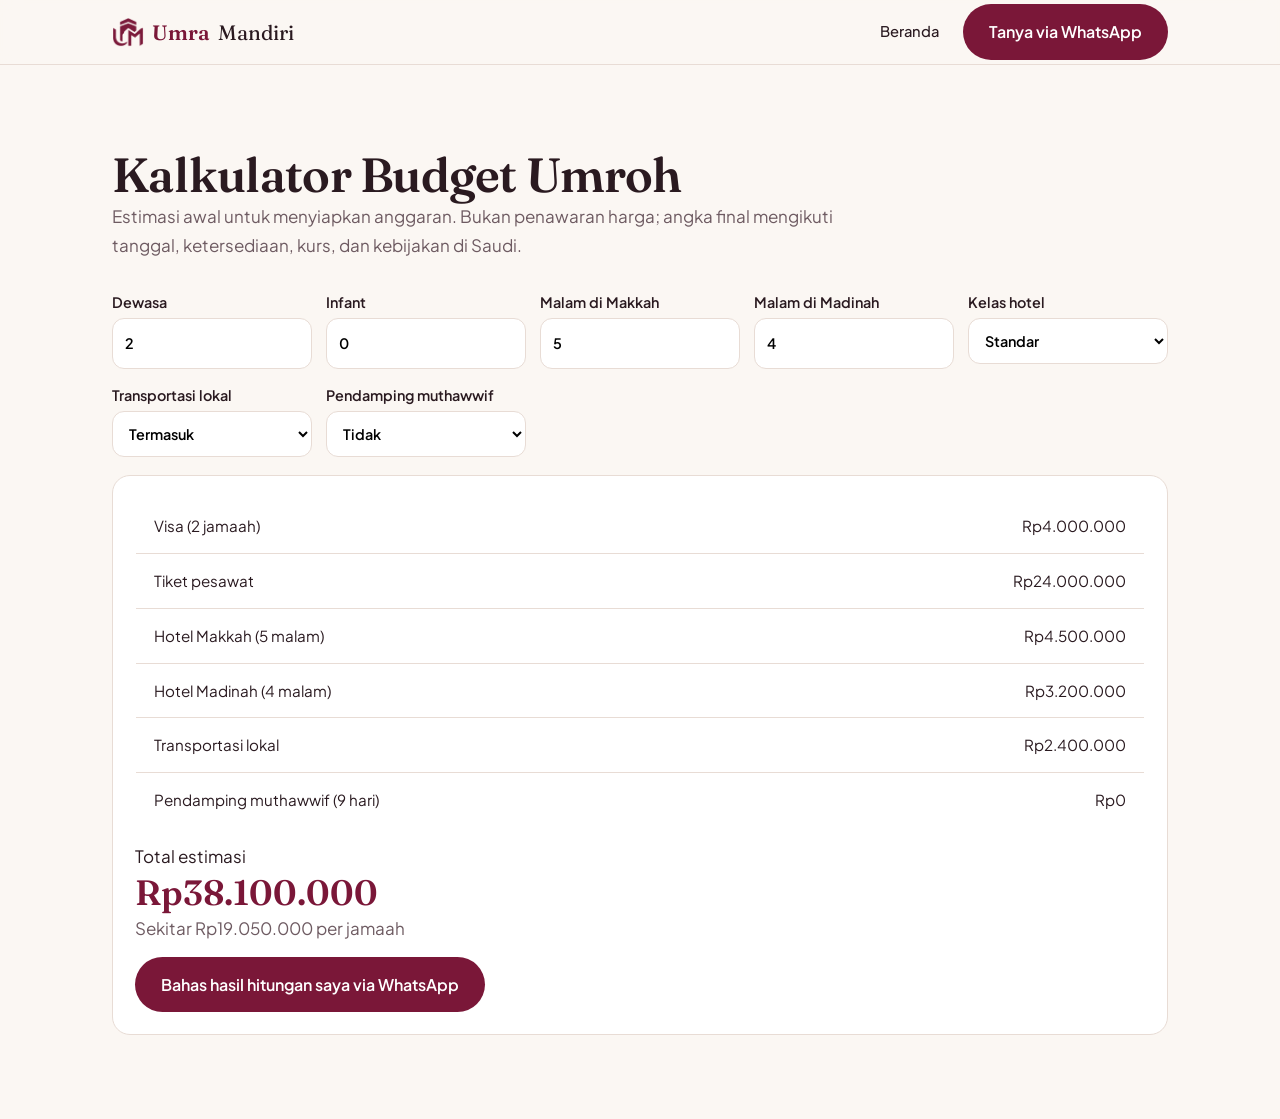
==== commit 653515d0: "Add files via upload" ====
--- a/kalkulator.html
+++ b/kalkulator.html
@@ -1,7 +1,7 @@
 <!DOCTYPE html>
 <html lang="id"><head><meta charset="utf-8"><meta name="viewport" content="width=device-width,initial-scale=1"><title>Kalkulator Budget Umroh | UmraMandiri</title><meta name="theme-color" content="#7A1738">
-<link href="https://fonts.googleapis.com/css2?family=Bricolage+Grotesque:wght@600;700&family=Public+Sans:wght@400;600&display=swap" rel="stylesheet"><link rel="stylesheet" href="assets/style.css"></head><body>
-<nav><div class="w"><b>Umra<i>Mandiri</i></b><a href="index.html">Beranda</a><a class="btn" data-wa="saya ingin konsultasi umroh mandiri" href="https://wa.me/6289624493600">Tanya via WhatsApp</a></div></nav>
+<link href="https://fonts.googleapis.com/css2?family=Fraunces:ital,opsz,wght@0,9..144,600;1,9..144,600&family=Plus+Jakarta+Sans:wght@400;500;600&display=swap" rel="stylesheet"><link rel="stylesheet" href="assets/style.css"></head><body>
+<nav><div class="w"><b><img src="assets/logo-mark-burgundy.png" alt="" onerror="this.remove()">Umra<i>Mandiri</i></b><a href="index.html">Beranda</a><a class="btn" data-wa="saya ingin konsultasi umroh mandiri" href="https://wa.me/6289624493600">Tanya via WhatsApp</a></div></nav>
 <section><div class="w"><h1 style="font-size:clamp(1.9rem,5vw,3rem)">Kalkulator Budget Umroh</h1><p class="lead">Estimasi awal untuk menyiapkan anggaran. Bukan penawaran harga; angka final mengikuti tanggal, ketersediaan, kurs, dan kebijakan di Saudi.</p>
 <form class="f" id="k" oninput="hitung()">
 <label>Dewasa<input type="number" id="dw" min="1" value="2"></label><label>Infant<input type="number" id="inf" min="0" value="0"></label>
--- a/assets/style.css
+++ b/assets/style.css
@@ -1,32 +1,35 @@
-:root{--b:#7A1738;--bd:#4E0E24;--ink:#21151A;--mut:#6B5B61;--bg:#FBF8F8;--line:#E8DDE0;--gold:#C9A24B;--r:14px}
-*{box-sizing:border-box;margin:0}html{scroll-behavior:smooth;scroll-padding-top:70px}
-body{font:17px/1.65 'Public Sans',system-ui,sans-serif;color:var(--ink);background:var(--bg)}
-h1,h2,h3{font-family:'Bricolage Grotesque',system-ui,sans-serif;line-height:1.12;letter-spacing:-.02em}
-h1{font-size:clamp(2.2rem,6vw,3.9rem)}h2{font-size:clamp(1.7rem,4vw,2.6rem);margin-bottom:.6rem}h3{font-size:1.2rem;margin-bottom:.4rem}
-.w{max-width:1080px;margin:auto;padding:0 20px}section{padding:72px 0}.lead{color:var(--mut);max-width:60ch;margin-bottom:28px}
-a{color:inherit}nav{position:sticky;top:0;z-index:9;background:rgba(251,248,248,.92);backdrop-filter:blur(8px);border-bottom:1px solid var(--line)}
-nav .w{display:flex;align-items:center;gap:22px;height:60px}nav b{font-family:'Bricolage Grotesque';font-size:1.2rem;color:var(--b);margin-right:auto}nav b i{font-weight:400;font-style:normal;color:var(--ink)}
-nav a{text-decoration:none;font-size:.92rem}.btn{display:inline-block;background:var(--b);color:#fff!important;padding:13px 22px;border-radius:999px;font-weight:600;text-decoration:none;border:0;cursor:pointer;font-size:1rem}
-.btn:hover{background:var(--bd)}.btn.o{background:none;color:var(--b)!important;box-shadow:inset 0 0 0 2px var(--b)}.btn.g{background:var(--gold);color:var(--bd)!important}
-:focus-visible{outline:3px solid var(--gold);outline-offset:2px}
-.hero{background:var(--b);color:#fff;padding:64px 0 72px}.hero .w{display:grid;grid-template-columns:1.15fr .85fr;gap:40px;align-items:center}
-.hero p{margin:18px 0 26px;max-width:52ch;opacity:.92}.hero .btn.o{color:#fff!important;box-shadow:inset 0 0 0 2px #ffffff80}.hero .btn.g{margin-right:8px}
-.trust{display:flex;flex-wrap:wrap;gap:8px 18px;margin-top:26px;font-size:.88rem;opacity:.85}.trust span:before{content:"✓ ";color:var(--gold)}
-.chat{background:#fff;color:var(--ink);border-radius:20px;padding:18px;box-shadow:0 20px 50px #0004}.chat small{display:block;color:var(--mut);margin-bottom:10px}
-.m{padding:10px 14px;border-radius:14px;margin:8px 0;font-size:.95rem;max-width:88%}.m.u{background:#F1E6E9}.m.k{background:var(--b);color:#fff;margin-left:auto}
-.g3{display:grid;grid-template-columns:repeat(3,1fr);gap:16px}.g2{display:grid;grid-template-columns:1fr 1fr;gap:22px}
-.c{background:#fff;border:1px solid var(--line);border-radius:var(--r);padding:22px}.c p{color:var(--mut);font-size:.95rem}
-.grp{font-weight:700;color:var(--b);margin:26px 0 10px}.pause{background:var(--bd);color:#fff;text-align:center}.pause p{opacity:.85;max-width:56ch;margin:0 auto}
-table{width:100%;border-collapse:collapse;background:#fff;border-radius:var(--r);overflow:hidden;font-size:.95rem}th,td{padding:13px 16px;text-align:left;border-bottom:1px solid var(--line);vertical-align:top}th{background:#F3E9EC;color:var(--bd)}
-.sc{overflow-x:auto}.alt{background:#F3EAEC}.prod{border-top:6px solid var(--b);display:flex;flex-direction:column}.prod.p2{border-top-color:var(--gold)}
-.prod ul{padding-left:20px;margin:12px 0 18px}.prod li{margin:5px 0}.prod .btn{margin-top:auto;text-align:center}.tag{color:var(--b);font-weight:600;font-size:.92rem}.res{background:#fff;border:1px solid var(--line);border-radius:var(--r);padding:20px}
-.q{border:0;padding:0;margin:0 0 16px}.q legend{font-weight:600;margin-bottom:6px}.q label{display:block;padding:9px 12px;border:1px solid var(--line);border-radius:10px;margin:6px 0;background:#fff;cursor:pointer}
-.q input{margin-right:8px;accent-color:var(--b)}.steps{counter-reset:s;display:grid;grid-template-columns:repeat(4,1fr);gap:16px;list-style:none;padding:0}
-.steps li{counter-increment:s;background:#fff;border:1px solid var(--line);border-radius:var(--r);padding:20px}.steps li:before{content:counter(s);display:block;font:700 1.8rem 'Bricolage Grotesque';color:var(--gold)}
-.me{display:grid;grid-template-columns:200px 1fr;gap:28px;align-items:center}.av{aspect-ratio:1;border-radius:50%;background:var(--b);color:#fff;display:grid;place-items:center;font:700 3rem 'Bricolage Grotesque'}
-details{background:#fff;border:1px solid var(--line);border-radius:12px;padding:15px 18px;margin:10px 0}summary{font-weight:600;cursor:pointer}details p{color:var(--mut);margin-top:8px}
-footer{background:var(--ink);color:#ffffffb0;padding:36px 0;font-size:.88rem}footer a{color:#fff}.fab{position:fixed;right:16px;bottom:16px;z-index:9;box-shadow:0 8px 24px #0004}
-.ph{border:2px dashed var(--line);border-radius:var(--r);padding:22px;color:var(--mut);text-align:center}.f{display:grid;grid-template-columns:repeat(auto-fit,minmax(200px,1fr));gap:14px;margin-bottom:18px}
-.f label{display:block;font-weight:600;font-size:.9rem}.f input,.f select{width:100%;padding:11px;border:1px solid var(--line);border-radius:10px;font:inherit;margin-top:4px}.tot{font:700 2rem 'Bricolage Grotesque';color:var(--b)}
-@media(max-width:800px){.hero .w,.g3,.g2,.steps,.me{grid-template-columns:1fr}nav a:not(.btn){display:none}section{padding:52px 0}.me .av{width:120px}}
-@media(prefers-reduced-motion:reduce){html{scroll-behavior:auto}}
+:root{--b:#7A1738;--bd:#3F0B1D;--ink:#2A1A20;--mut:#6E5B62;--bg:#FBF7F3;--sd:#F3EAE4;--line:#E8DCD5;--gold:#B8924A;--gl:#E3C98F;--r:18px}
+*{box-sizing:border-box;margin:0}html{scroll-behavior:smooth;scroll-padding-top:72px}
+body{font:17px/1.7 'Plus Jakarta Sans',system-ui,sans-serif;color:var(--ink);background:var(--bg);padding-bottom:0}
+h1,h2,h3{font-family:'Fraunces',Georgia,serif;font-weight:600;line-height:1.1;letter-spacing:-.015em}em{font-style:italic;color:var(--gold)}
+h1{font-size:clamp(2.3rem,6vw,4rem)}h2{font-size:clamp(1.8rem,4vw,2.7rem);margin-bottom:.7rem}h3{font-size:1.25rem;margin-bottom:.4rem}
+.w{max-width:1100px;margin:auto;padding:0 22px}section{padding:84px 0}.lead{color:var(--mut);max-width:62ch;margin-bottom:30px}
+.eb{display:block;font:600 .78rem 'Plus Jakarta Sans';letter-spacing:.14em;text-transform:uppercase;color:var(--gold);margin-bottom:12px}
+a{color:inherit}nav{position:sticky;top:0;z-index:9;background:rgba(251,247,243,.93);backdrop-filter:blur(10px);border-bottom:1px solid var(--line)}
+nav .w{display:flex;align-items:center;gap:24px;height:64px}nav b{font:600 1.3rem Fraunces,serif;color:var(--b);margin-right:auto;display:flex;align-items:center;gap:8px}nav b img{height:30px}nav b i{font-style:normal;font-weight:400;color:var(--ink)}
+nav a{text-decoration:none;font-size:.92rem;font-weight:500}.btn{display:inline-block;background:var(--b);color:#fff!important;padding:14px 26px;border-radius:999px;font-weight:600;text-decoration:none;border:0;cursor:pointer;font-size:1rem;transition:.2s}
+.btn:hover{background:var(--bd);transform:translateY(-1px)}.btn.g{background:var(--gold)}.btn.g:hover{background:#a07d3a}.btn.o{background:none;box-shadow:inset 0 0 0 1.5px currentColor;color:var(--b)!important}
+:focus-visible{outline:3px solid var(--gold);outline-offset:2px}small.n{display:block;margin-top:12px;font-size:.84rem;opacity:.75}
+.hero{background:radial-gradient(900px 500px at 85% 0,#9B2450 0,transparent 60%),var(--bd);color:#fff;padding:72px 0 84px}.hero .w{display:grid;grid-template-columns:1.1fr .9fr;gap:48px;align-items:center}
+.hero p{margin:20px 0 28px;max-width:50ch;font-size:1.1rem;opacity:.92}.hero .btn{margin:0 8px 8px 0}.hero .btn.o{color:#fff!important}
+.chips{display:flex;flex-wrap:wrap;gap:8px;margin-top:22px}.chips span{border:1px solid #ffffff40;border-radius:999px;padding:5px 14px;font-size:.85rem}
+.phone{background:#fff;color:var(--ink);border-radius:26px;overflow:hidden;box-shadow:0 30px 70px #0006}.ph-h{background:var(--b);color:#fff;padding:14px 18px;display:flex;align-items:center;gap:10px;font-weight:600}.ph-h img{height:28px}.ph-h small{display:block;font-weight:400;opacity:.8;font-size:.76rem}
+.ph-b{padding:16px;background:#F6EEE8}.m{padding:10px 14px;border-radius:14px;margin:8px 0;font-size:.93rem;max-width:86%;line-height:1.5}.m.u{background:#fff}.m.k{background:#EBD3DA;margin-left:auto}.ph-f{padding:12px 18px;color:#9a8a90;font-size:.9rem;background:#fff;border-top:1px solid var(--line)}
+.trust{background:var(--bd);color:#fff;padding:0 0 40px}.trust .w{display:grid;grid-template-columns:repeat(4,1fr);gap:18px}.trust b{display:block;font:600 1.1rem Fraunces;color:var(--gl)}.trust span{font-size:.86rem;opacity:.8}
+.g3{display:grid;grid-template-columns:repeat(3,1fr);gap:18px}.g2{display:grid;grid-template-columns:1fr 1fr;gap:24px}
+.c{background:#fff;border:1px solid var(--line);border-radius:var(--r);padding:26px}.c p{color:var(--mut);font-size:.96rem}.grp{font:600 1.15rem Fraunces;color:var(--b);margin:30px 0 12px}
+a.c{text-decoration:none;display:block;transition:.2s}a.c:hover{border-color:var(--b);transform:translateY(-3px)}a.c b{color:var(--b);display:block;margin-top:12px;font-size:.95rem}.c .k{font-size:.78rem;font-weight:600;color:var(--gold);letter-spacing:.1em;text-transform:uppercase}
+.pause{background:var(--b);color:#fff;text-align:center}.pause p{opacity:.9;max-width:58ch;margin:0 auto}.pause h2 em{color:var(--gl)}
+table{width:100%;border-collapse:collapse;background:#fff;border-radius:var(--r);overflow:hidden;font-size:.95rem;border:1px solid var(--line)}th,td{padding:14px 18px;text-align:left;border-bottom:1px solid var(--line);vertical-align:top}th{background:var(--sd);color:var(--bd)}
+.sc{overflow-x:auto}.alt{background:var(--sd)}.prod{border-top:5px solid var(--b);display:flex;flex-direction:column;padding:32px}.prod.p2{border-top-color:var(--gold)}.prod .badge{align-self:flex-start;background:var(--b);color:#fff;border-radius:999px;font-size:.76rem;padding:3px 12px;margin-bottom:12px}
+.prod ul{padding-left:20px;margin:14px 0 18px}.prod li{margin:6px 0}.prod .btn{margin-top:auto;text-align:center}.tag{color:var(--b);font-weight:600;font-size:.92rem;margin-bottom:6px}
+.res{background:#fff;border:1px solid var(--line);border-radius:var(--r);padding:22px}.q{border:0;padding:0;margin:0 0 16px}.q legend{font-weight:600;margin-bottom:6px}.q label{display:block;padding:10px 14px;border:1px solid var(--line);border-radius:12px;margin:6px 0;background:#fff;cursor:pointer}.q input{margin-right:8px;accent-color:var(--b)}
+.steps{display:grid;grid-template-columns:repeat(3,1fr);gap:18px;list-style:none;padding:0}.steps li{background:#fff;border:1px solid var(--line);border-radius:var(--r);padding:26px}.steps b{display:block;font:600 2.6rem Fraunces;color:var(--gl);line-height:1}.steps h3{margin-top:8px}.steps p{color:var(--mut);font-size:.95rem}
+.me{display:grid;grid-template-columns:280px 1fr;gap:44px;align-items:center}.av{aspect-ratio:1;border-radius:24px;background:var(--b) center/cover;color:#fff;display:grid;place-items:center;font:600 4rem Fraunces;overflow:hidden}.av img{width:100%;height:100%;object-fit:cover}
+.st{display:grid;grid-template-columns:repeat(2,1fr);gap:12px;margin-top:20px}.st div{background:#fff;border:1px solid var(--line);border-radius:12px;padding:12px 16px;font-size:.88rem;color:var(--mut)}.st b{display:block;font:600 1.15rem Fraunces;color:var(--b)}
+details{background:#fff;border:1px solid var(--line);border-radius:14px;padding:16px 20px;margin:10px 0}summary{font-weight:600;cursor:pointer}details p{color:var(--mut);margin-top:8px}
+footer{background:var(--bd);color:#ffffffb0;padding:44px 0;font-size:.88rem}footer a{color:#fff}.fab{position:fixed;right:18px;bottom:18px;z-index:9;box-shadow:0 10px 30px #0005;background:#1F9D55}.fab:hover{background:#17803f}
+.ph2{border:2px dashed var(--line);border-radius:var(--r);padding:28px;color:var(--mut);text-align:center}.f{display:grid;grid-template-columns:repeat(auto-fit,minmax(200px,1fr));gap:14px;margin-bottom:18px}
+.f label{display:block;font-weight:600;font-size:.9rem}.f input,.f select{width:100%;padding:12px;border:1px solid var(--line);border-radius:12px;font:inherit;margin-top:4px;background:#fff}.tot{font:600 2.2rem Fraunces;color:var(--b)}
+@media(max-width:800px){.hero .w,.g3,.g2,.steps,.me{grid-template-columns:1fr}.trust .w{grid-template-columns:1fr 1fr}nav a:not(.btn){display:none}section{padding:56px 0}.me .av{max-width:200px}.fab{left:16px;right:16px;text-align:center;bottom:12px}body{padding-bottom:70px}}
+@media(prefers-reduced-motion:reduce){html{scroll-behavior:auto}.btn,a.c{transition:none}}
